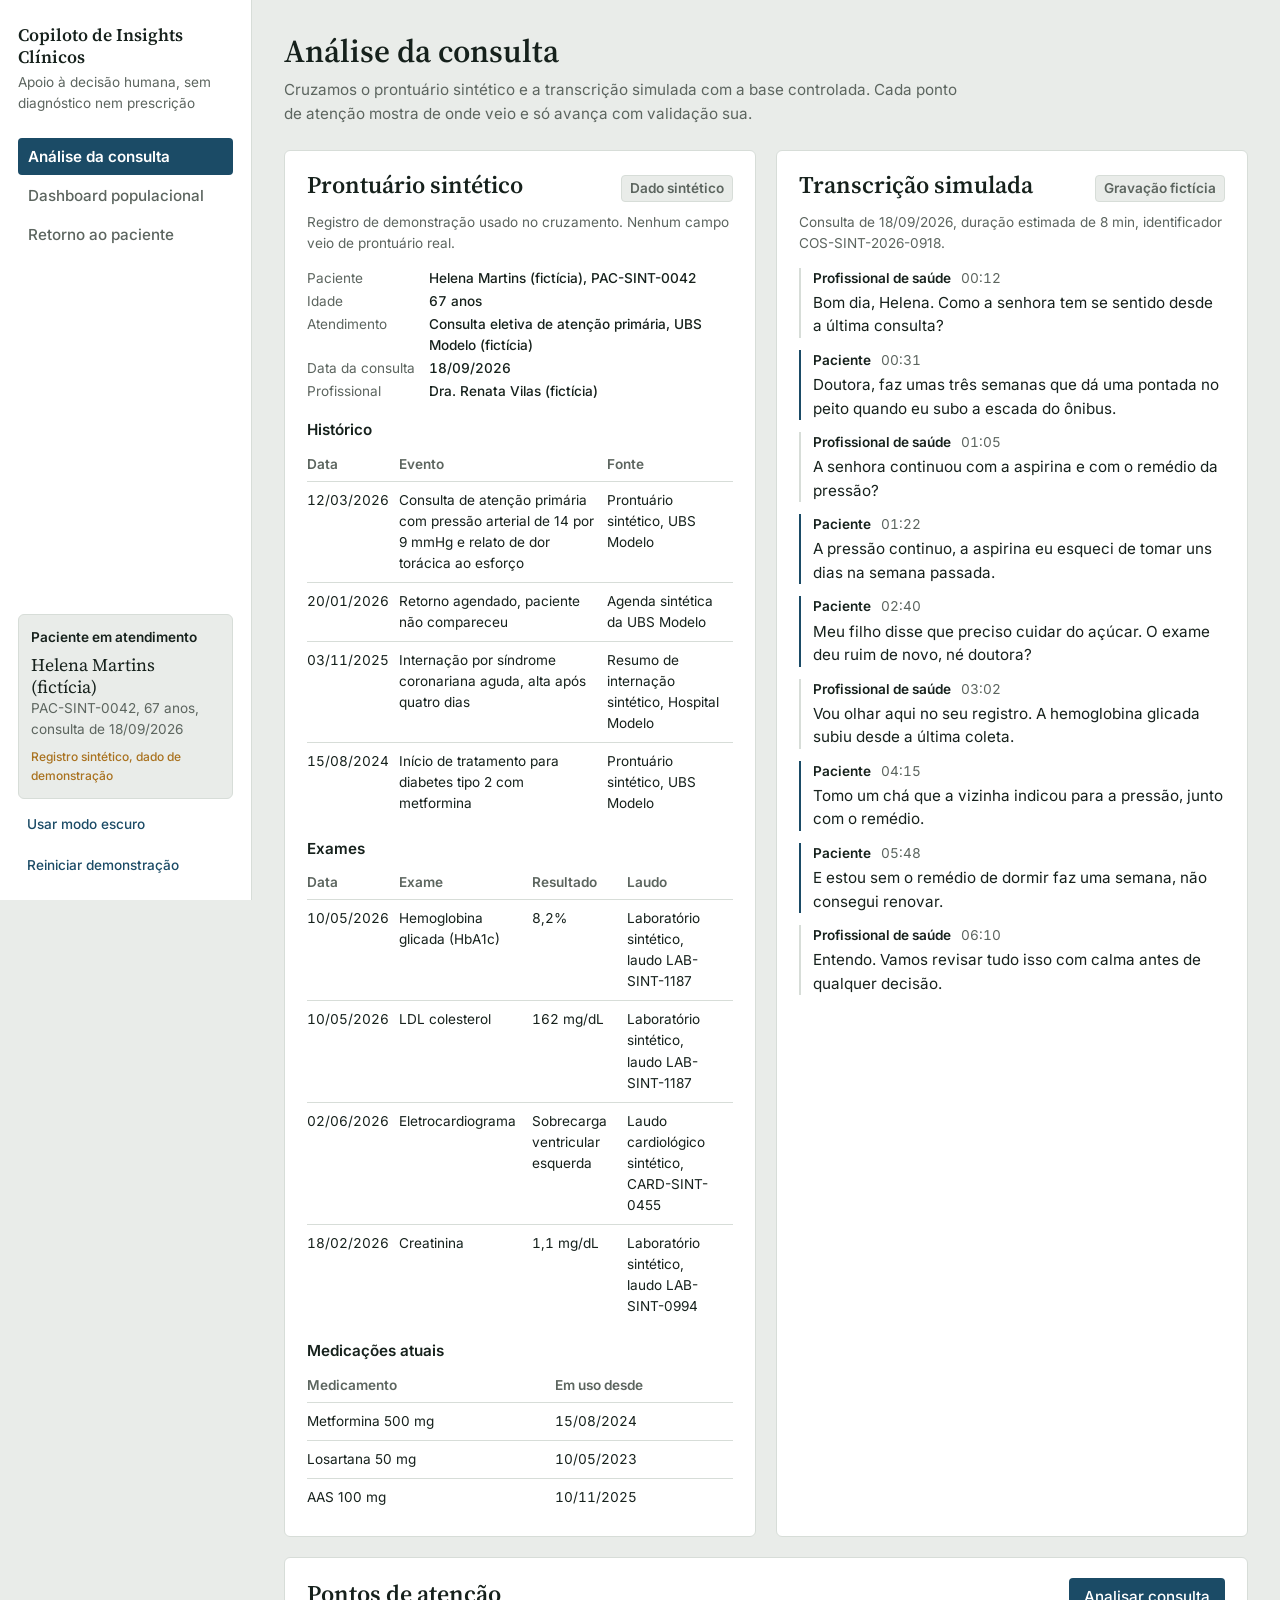
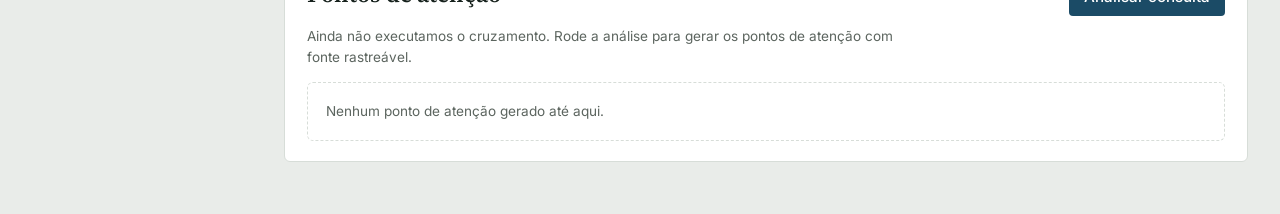
==== index.html @ 3fad05f6 "Copiloto Médico de Insights — app completo com 49 verificações, fontes offline, capturas e roteiro d" ====
<!doctype html>
<html lang="pt-BR" data-tema="claro">
<head>
  <meta charset="utf-8">
  <meta name="viewport" content="width=device-width, initial-scale=1">
  <title>Copiloto Médico de Insights</title>
  <meta name="description" content="Copiloto de apoio à decisão em atenção primária. Dados sintéticos, sem diagnóstico nem prescrição.">
  <link rel="stylesheet" href="styles/fontes.css">
  <link rel="stylesheet" href="styles/tokens.css">
  <link rel="stylesheet" href="styles/app.css">
</head>
<body>
  <div class="app">

    <!-- Barra lateral fixa -->
    <aside class="sidebar">
      <div class="marca">
        <p class="marca__nome">Copiloto de Insights Clínicos</p>
        <p class="marca__sub">Apoio à decisão humana, sem diagnóstico nem prescrição</p>
      </div>

      <nav class="nav" aria-label="Telas do copiloto">
        <button class="nav__item" type="button" data-tela="analise">Análise da consulta</button>
        <button class="nav__item" type="button" data-tela="dashboard">Dashboard populacional</button>
        <button class="nav__item" type="button" data-tela="retorno">Retorno ao paciente</button>
      </nav>

      <div class="sidebar__rodape">
        <div class="contexto" aria-label="Paciente em atendimento">
          <p class="contexto__titulo">Paciente em atendimento</p>
          <p class="contexto__nome" id="ctx-nome">Carregando</p>
          <p class="contexto__meta" id="ctx-meta"></p>
          <p class="contexto__aviso">Registro sintético, dado de demonstração</p>
        </div>
        <button class="btn btn--fantasma tema-btn" type="button" id="btn-tema">Usar modo escuro</button>
        <button class="btn btn--fantasma" type="button" id="btn-reiniciar">Reiniciar demonstração</button>
      </div>
    </aside>

    <!-- Área principal -->
    <main class="principal">

      <!-- Tela 1: Análise da consulta -->
      <section class="tela" id="tela-analise">
        <header class="tela__cabecalho">
          <h1 class="tela__titulo">Análise da consulta</h1>
          <p class="tela__contexto">
            Cruzamos o prontuário sintético e a transcrição simulada com a base controlada.
            Cada ponto de atenção mostra de onde veio e só avança com validação sua.
          </p>
        </header>

        <div class="grade grade--dois">
          <section class="painel" id="painel-prontuario" aria-label="Prontuário sintético"></section>
          <section class="painel" id="painel-transcricao" aria-label="Transcrição simulada"></section>
        </div>

        <section class="painel" id="painel-insights" aria-label="Pontos de atenção">
          <div class="painel__cabecalho">
            <h2 class="painel__titulo">Pontos de atenção</h2>
            <button class="btn btn--primario" type="button" id="btn-analisar">Analisar consulta</button>
          </div>
          <p class="painel__nota" id="analise-estado">
            Ainda não executamos o cruzamento. Rode a análise para gerar os pontos
            de atenção com fonte rastreável.
          </p>

          <div class="barra-status" id="barra-status" hidden></div>
          <div class="filtros" id="filtros" hidden role="group" aria-label="Filtrar pontos de atenção"></div>
          <div class="lista-insights" id="lista-insights">
            <div class="vazio">
              <p class="vazio__texto">Nenhum ponto de atenção gerado até aqui.</p>
            </div>
          </div>
        </section>
      </section>

      <!-- Tela 2: Dashboard populacional -->
      <section class="tela" id="tela-dashboard" hidden>
        <header class="tela__cabecalho">
          <h1 class="tela__titulo">Dashboard populacional</h1>
          <p class="tela__contexto">
            Agrega exames e consultas recebidos na rede sintética de demonstração.
            Serve para leitura de gestão, nunca para decidir conduta de paciente.
          </p>
        </header>

        <div class="aviso-simulado" role="note">
          <p class="aviso-simulado__titulo">Números simulados, uso ilustrativo.</p>
          <p>
            Todos os valores desta tela vêm de registros sintéticos criados para a demonstração.
            Nenhum número representa paciente real e nenhum elemento desta tela aciona ação
            automática: o dashboard informa, a decisão é de quem lê.
          </p>
        </div>

        <div class="kpis" id="kpis"></div>

        <section class="painel" aria-label="Série temporal de exames">
          <div class="painel__cabecalho">
            <h2 class="painel__titulo">Exames recebidos por mês</h2>
            <span class="selo selo--simulado">Série sintética</span>
          </div>
          <p class="painel__nota" id="serie-nota"></p>
          <div class="grafico" id="grafico"></div>
          <p class="painel__nota" id="serie-legenda"></p>
        </section>

        <section class="painel" aria-label="Tabela de leitura para gestão">
          <div class="painel__cabecalho">
            <h2 class="painel__titulo">Leitura para gestão</h2>
            <span class="selo selo--simulado">Valores simulados</span>
          </div>
          <p class="painel__nota">
            A coluna de leitura interpretativa existe porque o valor do dashboard é apoiar
            decisão humana, não só exibir número.
          </p>
          <div class="tabela-rolagem">
            <table class="tabela" id="tabela-gestao"></table>
          </div>
        </section>

        <p class="nota-rodape">
          Dados de demonstração, sem qualquer vínculo com prontuário real. Alteração de escala,
          equipe ou agenda não acontece por esta tela: quem decide é a gestão, com registro.
        </p>
      </section>

      <!-- Tela 3: Retorno ao paciente -->
      <section class="tela" id="tela-retorno" hidden>
        <header class="tela__cabecalho">
          <h1 class="tela__titulo">Retorno ao paciente</h1>
          <p class="tela__contexto">
            Resumo gerado a partir desta consulta, editável por você. Nada segue para a pessoa
            sem a sua validação explícita nesta tela.
          </p>
        </header>

        <ol class="etapas" id="etapas">
          <li class="etapa etapa--ativo" data-etapa="1">
            <span class="etapa__num">1</span>
            <span class="etapa__texto">Rascunho editável</span>
          </li>
          <li class="etapa" data-etapa="2">
            <span class="etapa__num">2</span>
            <span class="etapa__texto">Validação do profissional</span>
          </li>
          <li class="etapa" data-etapa="3">
            <span class="etapa__num">3</span>
            <span class="etapa__texto">Registro de envio assistido</span>
          </li>
        </ol>

        <section class="painel" aria-label="Resumo para a paciente">
          <div class="painel__cabecalho">
            <h2 class="painel__titulo">Resumo gerado a partir da consulta</h2>
            <span class="selo selo--pendente" id="retorno-status">Rascunho, não enviado</span>
          </div>
          <p class="painel__nota">
            Gerado a partir do prontuário, da transcrição e dos pontos de atenção que você aceitou.
            Edite o texto como faria com qualquer nota antes de validar.
          </p>

          <label class="rotulo-campo" for="retorno-texto">Texto do resumo</label>
          <textarea class="campo-texto" id="retorno-texto" rows="26" spellcheck="false"></textarea>

          <div class="erro" id="retorno-erro" hidden role="alert"></div>

          <details class="regras">
            <summary>O que o sistema bloqueia na validação</summary>
            <ul class="regras__lista">
              <li>Nome de medicamento acompanhado de quantidade, como “tomar 500 mg”.</li>
              <li>Palavras de prescrição: dose, dosagem, posologia, prescrição.</li>
              <li>Formas farmacêuticas soltas: comprimido, cápsula, gotas.</li>
              <li>Orientação automática de conduta, como “procure o hospital agora”.</li>
            </ul>
            <p class="regras__nota">
              O copiloto não recomenda medicação nem conduta em nenhuma tela deste produto.
            </p>
          </details>

          <div class="acoes-painel">
            <button class="btn btn--secundario" type="button" id="btn-gerar">Gerar resumo a partir da consulta</button>
          </div>
        </section>

        <section class="painel" aria-label="Validação do profissional">
          <div class="painel__cabecalho">
            <h2 class="painel__titulo">Validação do profissional</h2>
          </div>
          <p class="painel__nota">
            Enviar sem revisão não existe neste produto. O envio real de mensagem está fora do
            escopo desta demonstração: após validar, o registro fica aqui como preparado para o
            canal assistido.
          </p>

          <label class="checkbox">
            <input type="checkbox" id="chk-revisao">
            <span>Revisei o texto. Ele informa a paciente sem recomendar medicação nem conduta automática.</span>
          </label>

          <div class="acoes-painel">
            <button class="btn btn--primario" type="button" id="btn-validar">Validar e enviar</button>
          </div>

          <div class="guardrail">
            <p class="guardrail__titulo">Limite do copiloto</p>
            <p>
              Esta tela monta e registra um resumo. Não existe, em nenhum ponto do produto,
              geração de diagnóstico, prescrição ou orientação automática direcionada à paciente.
            </p>
          </div>

          <h3 class="subtitulo">Histórico de validação</h3>
          <ul class="log" id="retorno-log">
            <li class="log__vazio">Nenhuma validação registrada até aqui.</li>
          </ul>
        </section>

        <p class="nota-rodape">
          Envio real por WhatsApp ou outro canal está fora do escopo desta demonstração,
          documentado como pendência junto à conformidade LGPD.
        </p>
      </section>

    </main>
  </div>

  <!-- Ordem importa: dados, motor de recuperação, motor de insights, telas -->
  <script src="scripts/data/prontuario.js"></script>
  <script src="scripts/data/transcricao.js"></script>
  <script src="scripts/data/base-controlada.js"></script>
  <script src="scripts/data/dashboard.js"></script>
  <script src="scripts/engine/rag.js"></script>
  <script src="scripts/engine/insights.js"></script>
  <script src="scripts/ui/util.js"></script>
  <script src="scripts/ui/analise.js"></script>
  <script src="scripts/ui/dashboard.js"></script>
  <script src="scripts/ui/retorno.js"></script>
  <script src="scripts/app.js"></script>
</body>
</html>
---- styles/fontes.css ----
/* Fontes auto-hospedadas: Inter e Source Serif 4 (subconjunto latin, Google Fonts). */
/* Garante o visual da apresentação sem conexão com a internet. */

@font-face {
  font-family: 'Inter';
  font-style: normal;
  font-weight: 400;
  font-display: swap;
  src: url(fontes/Inter-var.woff2) format('woff2');
  unicode-range: U+0000-00FF, U+0131, U+0152-0153, U+02BB-02BC, U+02C6, U+02DA, U+02DC, U+0304, U+0308, U+0329, U+2000-206F, U+20AC, U+2122, U+2191, U+2193, U+2212, U+2215, U+FEFF, U+FFFD;
}

@font-face {
  font-family: 'Inter';
  font-style: normal;
  font-weight: 500;
  font-display: swap;
  src: url(fontes/Inter-var.woff2) format('woff2');
  unicode-range: U+0000-00FF, U+0131, U+0152-0153, U+02BB-02BC, U+02C6, U+02DA, U+02DC, U+0304, U+0308, U+0329, U+2000-206F, U+20AC, U+2122, U+2191, U+2193, U+2212, U+2215, U+FEFF, U+FFFD;
}

@font-face {
  font-family: 'Inter';
  font-style: normal;
  font-weight: 600;
  font-display: swap;
  src: url(fontes/Inter-var.woff2) format('woff2');
  unicode-range: U+0000-00FF, U+0131, U+0152-0153, U+02BB-02BC, U+02C6, U+02DA, U+02DC, U+0304, U+0308, U+0329, U+2000-206F, U+20AC, U+2122, U+2191, U+2193, U+2212, U+2215, U+FEFF, U+FFFD;
}

@font-face {
  font-family: 'Source Serif 4';
  font-style: normal;
  font-weight: 400;
  font-display: swap;
  src: url(fontes/SourceSerif4-var.woff2) format('woff2');
  unicode-range: U+0000-00FF, U+0131, U+0152-0153, U+02BB-02BC, U+02C6, U+02DA, U+02DC, U+0304, U+0308, U+0329, U+2000-206F, U+20AC, U+2122, U+2191, U+2193, U+2212, U+2215, U+FEFF, U+FFFD;
}

@font-face {
  font-family: 'Source Serif 4';
  font-style: normal;
  font-weight: 600;
  font-display: swap;
  src: url(fontes/SourceSerif4-var.woff2) format('woff2');
  unicode-range: U+0000-00FF, U+0131, U+0152-0153, U+02BB-02BC, U+02C6, U+02DA, U+02DC, U+0304, U+0308, U+0329, U+2000-206F, U+20AC, U+2122, U+2191, U+2193, U+2212, U+2215, U+FEFF, U+FFFD;
}

@font-face {
  font-family: 'Source Serif 4';
  font-style: normal;
  font-weight: 700;
  font-display: swap;
  src: url(fontes/SourceSerif4-var.woff2) format('woff2');
  unicode-range: U+0000-00FF, U+0131, U+0152-0153, U+02BB-02BC, U+02C6, U+02DA, U+02DC, U+0304, U+0308, U+0329, U+2000-206F, U+20AC, U+2122, U+2191, U+2193, U+2212, U+2215, U+FEFF, U+FFFD;
}
---- styles/tokens.css ----
/* ============================================================
   Copiloto Médico de Insights — tokens de design
   Superfície fria, tinta quase-preta verde-azulada, um acento
   de confiança e cores de sinalização clínica com significado fixo.
   ============================================================ */

:root {
  /* Paleta base */
  --bg: #E9ECE9;
  --ink: #16211C;
  --muted: #5C655F;
  --primary: #1B4B66;
  --primary-ink: #FFFFFF;
  --line: #D7DDD8;
  --panel: #FFFFFF;

  /* Sinalização clínica — significado fixo em todo o produto */
  --amber: #A9721F;
  --amber-bg: #FBF1E0;
  --red: #9C3E37;
  --red-bg: #F7E9E7;
  --green: #2F6B4F;
  --green-bg: #E7F0EA;

  /* Forma: cantos quase retos, como formulário impresso */
  --raio-painel: 6px;
  --raio-controle: 4px;

  /* Escala tipográfica: 6 tamanhos, sem intermediários */
  --t-1: 0.75rem;
  --t-2: 0.85rem;
  --t-3: 0.95rem;
  --t-4: 1.1rem;
  --t-5: 1.5rem;
  --t-6: 2rem;

  --fonte-titulo: "Source Serif 4", Georgia, "Times New Roman", serif;
  --fonte-ui: "Inter", "Segoe UI", system-ui, -apple-system, sans-serif;

  /* Blocos de leitura ficam abaixo de 80 caracteres por linha */
  --largura-leitura: 68ch;

  --sidebar-largura: 252px;
  --area-largura: 980px;
}

/* Modo escuro: inverte a luminância, mantém a função semântica
   de cada token (âmbar continua atenção, vermelho continua
   bloqueado, verde continua confirmado). */
[data-tema="escuro"] {
  --bg: #131715;
  --ink: #E6EAE6;
  --muted: #A2ABA4;
  --primary: #7FB4D4;
  --primary-ink: #10222D;
  --line: #2E352F;
  --panel: #1B211D;

  --amber: #E3AC57;
  --amber-bg: #332916;
  --red: #E3938B;
  --red-bg: #33211F;
  --green: #86C6A1;
  --green-bg: #1D2C24;
}
---- styles/app.css ----
/* ============================================================
   Copiloto Médico de Insights — layout e componentes
   Hierarquia de laudo organizado: dados alinhados, cor como
   sinalização clínica, bordas finas, sem sombra genérica.
   ============================================================ */

*,
*::before,
*::after {
  box-sizing: border-box;
}

/* O atributo hidden precisa vencer os displays dos componentes. */
[hidden] {
  display: none !important;
}

html,
body {
  margin: 0;
  padding: 0;
}

body {
  background: var(--bg);
  color: var(--ink);
  font-family: var(--fonte-ui);
  font-size: var(--t-3);
  line-height: 1.55;
  -webkit-font-smoothing: antialiased;
  text-rendering: optimizeLegibility;
}

h1,
h2,
h3 {
  font-family: var(--fonte-titulo);
  font-weight: 600;
  line-height: 1.2;
  margin: 0;
}

p {
  margin: 0;
}

button {
  font-family: inherit;
  font-size: inherit;
  cursor: pointer;
}

:focus-visible {
  outline: 2px solid var(--primary);
  outline-offset: 2px;
}

/* ---------------------------- Estrutura ---------------------------- */

.app {
  min-height: 100vh;
}

.sidebar {
  position: fixed;
  top: 0;
  left: 0;
  bottom: 0;
  width: var(--sidebar-largura);
  background: var(--panel);
  border-right: 1px solid var(--line);
  display: flex;
  flex-direction: column;
  padding: 24px 18px 18px;
  gap: 24px;
  overflow-y: auto;
}

.marca__nome {
  font-family: var(--fonte-titulo);
  font-size: var(--t-4);
  font-weight: 600;
  line-height: 1.25;
}

.marca__sub {
  font-size: var(--t-2);
  color: var(--muted);
  margin-top: 4px;
}

.nav {
  display: flex;
  flex-direction: column;
  gap: 2px;
}

.nav__item {
  text-align: left;
  background: transparent;
  border: 0;
  border-radius: var(--raio-controle);
  padding: 9px 10px;
  color: var(--muted);
  font-size: var(--t-3);
  font-weight: 500;
}

.nav__item:hover {
  background: var(--bg);
  color: var(--ink);
}

.nav__item[aria-current="true"] {
  background: var(--primary);
  color: var(--primary-ink);
  font-weight: 600;
}

.sidebar__rodape {
  margin-top: auto;
  display: flex;
  flex-direction: column;
  gap: 10px;
}

.contexto {
  border: 1px solid var(--line);
  border-radius: var(--raio-painel);
  padding: 12px;
  background: var(--bg);
}

.contexto__titulo {
  font-size: var(--t-2);
  font-weight: 600;
}

.contexto__nome {
  font-family: var(--fonte-titulo);
  font-size: var(--t-4);
  margin-top: 6px;
  line-height: 1.25;
}

.contexto__meta {
  font-size: var(--t-2);
  color: var(--muted);
}

.contexto__aviso {
  font-size: var(--t-1);
  color: var(--amber);
  margin-top: 8px;
  font-weight: 500;
}

.principal {
  margin-left: var(--sidebar-largura);
  padding: 32px;
  max-width: calc(var(--area-largura) + 64px);
}

.tela[hidden] {
  display: none;
}

.tela__cabecalho {
  margin-bottom: 24px;
}

.tela__titulo {
  font-size: var(--t-6);
}

.tela__contexto {
  color: var(--muted);
  max-width: var(--largura-leitura);
  margin-top: 8px;
}

/* ---------------------------- Painéis ---------------------------- */

.grade {
  display: grid;
  gap: 20px;
  margin-bottom: 20px;
}

.grade--dois {
  grid-template-columns: repeat(2, minmax(0, 1fr));
}

.painel {
  background: var(--panel);
  border: 1px solid var(--line);
  border-radius: var(--raio-painel);
  padding: 20px 22px;
  margin-bottom: 20px;
}

.grade .painel {
  margin-bottom: 0;
}

.painel__cabecalho {
  display: flex;
  align-items: baseline;
  justify-content: space-between;
  gap: 16px;
  flex-wrap: wrap;
  margin-bottom: 10px;
}

.painel__titulo {
  font-size: var(--t-5);
}

.painel__nota {
  font-size: var(--t-2);
  color: var(--muted);
  max-width: var(--largura-leitura);
  margin-bottom: 14px;
}

.subtitulo {
  font-size: var(--t-4);
  margin-top: 22px;
  margin-bottom: 8px;
}

.nota-rodape {
  font-size: var(--t-2);
  color: var(--muted);
  max-width: var(--largura-leitura);
  margin-top: 4px;
}

.vazio {
  border: 1px dashed var(--line);
  border-radius: var(--raio-painel);
  padding: 18px;
}

.vazio__texto {
  color: var(--muted);
  font-size: var(--t-2);
}

/* ---------------------------- Botões ---------------------------- */

.btn {
  border-radius: var(--raio-controle);
  padding: 8px 14px;
  font-size: var(--t-3);
  font-weight: 500;
  border: 1px solid transparent;
  line-height: 1.3;
}

.btn--primario {
  background: var(--primary);
  color: var(--primary-ink);
}

.btn--primario:hover {
  filter: brightness(1.12);
}

.btn--secundario {
  background: var(--panel);
  color: var(--ink);
  border-color: var(--line);
}

.btn--secundario:hover {
  border-color: var(--muted);
}

.btn--fantasma {
  background: transparent;
  color: var(--primary);
  border-color: transparent;
  padding: 6px 8px;
  text-align: left;
  font-size: var(--t-2);
}

.btn--fantasma:hover {
  text-decoration: underline;
}

.btn[disabled] {
  opacity: 0.55;
  cursor: not-allowed;
}

.acoes-painel {
  display: flex;
  gap: 10px;
  flex-wrap: wrap;
  margin-top: 14px;
}

/* ---------------------------- Selos ---------------------------- */

.selo {
  display: inline-block;
  font-size: var(--t-2);
  font-weight: 600;
  padding: 2px 8px;
  border-radius: var(--raio-controle);
  border: 1px solid var(--line);
  color: var(--muted);
  background: var(--bg);
  white-space: nowrap;
}

.selo--pendente {
  color: var(--amber);
  background: var(--amber-bg);
  border-color: var(--amber);
}

.selo--bloqueado {
  color: var(--red);
  background: var(--red-bg);
  border-color: var(--red);
}

.selo--aceito {
  color: var(--green);
  background: var(--green-bg);
  border-color: var(--green);
}

.selo--ignorado {
  color: var(--muted);
  background: var(--bg);
  border-color: var(--line);
}

.selo--simulado {
  color: var(--amber);
  background: var(--amber-bg);
  border-color: var(--amber);
}

/* ---------------------------- Prontuário e transcrição ---------------------------- */

.ficha {
  display: grid;
  grid-template-columns: auto 1fr;
  gap: 2px 14px;
  font-size: var(--t-2);
  margin-bottom: 16px;
}

.ficha dt {
  color: var(--muted);
}

.ficha dd {
  margin: 0;
  font-weight: 500;
}

.secao-dados {
  margin-top: 14px;
}

.secao-dados__titulo {
  font-family: var(--fonte-ui);
  font-size: var(--t-3);
  font-weight: 600;
  margin-bottom: 6px;
}

.tabela {
  width: 100%;
  border-collapse: collapse;
  font-size: var(--t-2);
  text-align: left;
}

.tabela th {
  font-weight: 600;
  color: var(--muted);
  font-size: var(--t-2);
  border-bottom: 1px solid var(--line);
  padding: 6px 10px 6px 0;
  vertical-align: bottom;
}

.tabela td {
  border-bottom: 1px solid var(--line);
  padding: 8px 10px 8px 0;
  vertical-align: top;
}

.tabela tr:last-child td {
  border-bottom: 0;
}

.num {
  font-variant-numeric: tabular-nums;
}

.tabela-rolagem {
  overflow-x: auto;
}

/* tabelas do prontuário rolam horizontalmente em telas estreitas
   em vez de empurrar a largura da página */
.secao-dados {
  overflow-x: auto;
}

.transcricao {
  display: flex;
  flex-direction: column;
  gap: 12px;
}

.trecho {
  border-left: 2px solid var(--line);
  padding-left: 12px;
}

.trecho--paciente {
  border-left-color: var(--primary);
}

.trecho__cabecalho {
  display: flex;
  gap: 10px;
  align-items: baseline;
  font-size: var(--t-2);
  color: var(--muted);
}

.trecho__falante {
  font-weight: 600;
  color: var(--ink);
}

.trecho__hora {
  font-variant-numeric: tabular-nums;
}

.trecho__texto {
  margin-top: 2px;
  max-width: var(--largura-leitura);
}

/* ---------------------------- Barra de status e filtros ---------------------------- */

.barra-status {
  display: flex;
  flex-wrap: wrap;
  gap: 8px 18px;
  border: 1px solid var(--line);
  background: var(--bg);
  border-radius: var(--raio-painel);
  padding: 10px 14px;
  font-size: var(--t-2);
  margin-bottom: 14px;
}

.barra-status__item {
  display: flex;
  gap: 6px;
  align-items: center;
}

.barra-status__valor {
  font-weight: 600;
  font-variant-numeric: tabular-nums;
}

.filtros {
  display: flex;
  gap: 6px;
  flex-wrap: wrap;
  margin-bottom: 14px;
}

.filtro {
  background: var(--panel);
  border: 1px solid var(--line);
  border-radius: var(--raio-controle);
  padding: 5px 11px;
  font-size: var(--t-2);
  color: var(--muted);
}

.filtro[aria-pressed="true"] {
  border-color: var(--primary);
  color: var(--primary);
  font-weight: 600;
}

.lista-insights {
  display: flex;
  flex-direction: column;
  gap: 14px;
}

/* ---------------------------- Cartões de insight ---------------------------- */

.insight {
  border: 1px solid var(--line);
  border-radius: var(--raio-painel);
  background: var(--panel);
  padding: 16px 18px;
}

.insight--bloqueado {
  border: 2px solid var(--red);
  background: linear-gradient(0deg, var(--red-bg), var(--red-bg)) no-repeat;
  background-color: var(--panel);
}

.insight--aceito {
  border-left: 4px solid var(--green);
}

.insight--ignorado {
  opacity: 0.75;
}

.insight__topo {
  display: flex;
  justify-content: space-between;
  gap: 14px;
  align-items: flex-start;
  flex-wrap: wrap;
}

.insight__titulo {
  font-size: var(--t-4);
  max-width: 54ch;
}

.insight__corpo {
  margin-top: 8px;
  max-width: var(--largura-leitura);
  font-size: var(--t-3);
}

.insight__citacao {
  margin-top: 6px;
  font-size: var(--t-2);
}

.insight__fonte {
  margin-top: 12px;
  border-top: 1px solid var(--line);
  padding-top: 10px;
  font-size: var(--t-2);
  max-width: var(--largura-leitura);
}

.fonte__rotulo {
  font-weight: 600;
}

.fonte__detalhe {
  color: var(--muted);
}

.citacao {
  border-left: 2px solid var(--line);
  padding-left: 10px;
  margin: 8px 0 0;
  color: var(--muted);
  font-size: var(--t-2);
}

.insight__acoes {
  display: flex;
  gap: 10px;
  flex-wrap: wrap;
  align-items: center;
  margin-top: 14px;
}

.insight__registro {
  font-size: var(--t-2);
  color: var(--muted);
}

.insight__registro--ok {
  color: var(--green);
  font-weight: 500;
}

.bloqueio {
  margin-top: 12px;
  background: var(--red-bg);
  border: 1px solid var(--red);
  border-radius: var(--raio-controle);
  padding: 12px 14px;
  font-size: var(--t-2);
  max-width: var(--largura-leitura);
}

.bloqueio p + p {
  margin-top: 8px;
}

.bloqueio__rotulo {
  font-weight: 600;
  color: var(--red);
}

.encaminhamento-ok {
  margin-top: 12px;
  background: var(--green-bg);
  border: 1px solid var(--green);
  border-radius: var(--raio-controle);
  padding: 10px 14px;
  font-size: var(--t-2);
}

/* ---------------------------- Dashboard ---------------------------- */

.aviso-simulado {
  background: var(--amber-bg);
  border: 1px solid var(--amber);
  border-radius: var(--raio-painel);
  padding: 14px 16px;
  margin-bottom: 20px;
  font-size: var(--t-3);
  max-width: var(--area-largura);
}

.aviso-simulado__titulo {
  font-weight: 600;
  color: var(--amber);
  margin-bottom: 4px;
}

.aviso-simulado p + p {
  color: var(--ink);
  max-width: var(--largura-leitura);
}

.kpis {
  display: grid;
  grid-template-columns: repeat(4, minmax(0, 1fr));
  gap: 14px;
  margin-bottom: 20px;
}

.kpi {
  background: var(--panel);
  border: 1px solid var(--line);
  border-radius: var(--raio-painel);
  padding: 14px 16px;
  display: flex;
  flex-direction: column;
  gap: 6px;
}

.kpi__linha {
  display: flex;
  align-items: center;
  gap: 8px;
  flex-wrap: wrap;
}

.kpi__valor {
  font-size: var(--t-6);
  font-weight: 600;
  font-variant-numeric: tabular-nums;
  line-height: 1.05;
}

.kpi__rotulo {
  font-size: var(--t-2);
  font-weight: 500;
}

.kpi__base {
  font-size: var(--t-1);
  color: var(--muted);
  font-variant-numeric: tabular-nums;
  margin-top: auto;
}

.grafico svg {
  width: 100%;
  height: auto;
  display: block;
}

.grafico text {
  font-family: var(--fonte-ui);
  fill: var(--muted);
  font-size: 12px;
}

.grafico .grade-linha {
  stroke: var(--line);
  stroke-width: 1;
}

.grafico .eixo {
  stroke: var(--muted);
  stroke-width: 1;
}

.grafico .serie {
  fill: none;
  stroke: var(--primary);
  stroke-width: 2;
}

.grafico .serie-ponto {
  fill: var(--panel);
  stroke: var(--primary);
  stroke-width: 2;
}

.grafico .serie-valor {
  font-variant-numeric: tabular-nums;
  font-size: 11px;
}

.tabela .leitura {
  max-width: 40ch;
}

/* ---------------------------- Retorno ao paciente ---------------------------- */

.etapas {
  list-style: none;
  display: flex;
  gap: 10px;
  flex-wrap: wrap;
  padding: 0;
  margin: 0 0 20px;
}

.etapa {
  display: flex;
  align-items: center;
  gap: 8px;
  border: 1px solid var(--line);
  background: var(--panel);
  border-radius: var(--raio-painel);
  padding: 8px 14px;
  font-size: var(--t-2);
  color: var(--muted);
}

.etapa__num {
  display: inline-flex;
  align-items: center;
  justify-content: center;
  width: 20px;
  height: 20px;
  border-radius: 50%;
  border: 1px solid var(--line);
  font-size: var(--t-1);
  font-variant-numeric: tabular-nums;
}

.etapa--ativo {
  border-color: var(--primary);
  color: var(--ink);
  font-weight: 500;
}

.etapa--ativo .etapa__num {
  background: var(--primary);
  color: var(--primary-ink);
  border-color: var(--primary);
}

.etapa--concluido {
  border-color: var(--green);
  color: var(--green);
}

.etapa--concluido .etapa__num {
  background: var(--green);
  color: var(--panel);
  border-color: var(--green);
}

.rotulo-campo {
  display: block;
  font-size: var(--t-2);
  font-weight: 600;
  margin-bottom: 6px;
}

.campo-texto {
  width: 100%;
  font-family: var(--fonte-ui);
  font-size: var(--t-3);
  line-height: 1.6;
  color: var(--ink);
  background: var(--panel);
  border: 1px solid var(--line);
  border-radius: var(--raio-controle);
  padding: 12px 14px;
  resize: vertical;
  max-width: var(--area-largura);
}

.campo-texto:focus {
  outline: 2px solid var(--primary);
  outline-offset: 1px;
}

.erro {
  margin-top: 12px;
  background: var(--red-bg);
  border: 1px solid var(--red);
  border-radius: var(--raio-controle);
  color: var(--red);
  padding: 10px 14px;
  font-size: var(--t-2);
  max-width: var(--largura-leitura);
}

.regras {
  margin-top: 14px;
  font-size: var(--t-2);
  max-width: var(--largura-leitura);
  border: 1px solid var(--line);
  border-radius: var(--raio-controle);
  padding: 10px 14px;
  background: var(--bg);
}

.regras summary {
  cursor: pointer;
  font-weight: 600;
  color: var(--primary);
}

.regras__lista {
  margin: 10px 0 0;
  padding-left: 18px;
  color: var(--muted);
}

.regras__lista li + li {
  margin-top: 4px;
}

.regras__nota {
  margin-top: 10px;
  color: var(--ink);
}

.checkbox {
  display: flex;
  gap: 10px;
  align-items: flex-start;
  font-size: var(--t-3);
  max-width: var(--largura-leitura);
  margin-top: 6px;
}

.checkbox input {
  margin-top: 4px;
  accent-color: var(--primary);
  width: 16px;
  height: 16px;
}

.guardrail {
  margin-top: 18px;
  border: 1px solid var(--line);
  border-left: 3px solid var(--primary);
  border-radius: var(--raio-controle);
  padding: 12px 14px;
  font-size: var(--t-2);
  max-width: var(--largura-leitura);
}

.guardrail__titulo {
  font-weight: 600;
  margin-bottom: 4px;
}

.guardrail p + p {
  color: var(--muted);
}

.log {
  list-style: none;
  padding: 0;
  margin: 0;
  font-size: var(--t-2);
}

.log li {
  border-bottom: 1px solid var(--line);
  padding: 8px 0;
}

.log li:last-child {
  border-bottom: 0;
}

.log__vazio {
  color: var(--muted);
}

.log__hora {
  color: var(--muted);
  font-variant-numeric: tabular-nums;
  margin-right: 8px;
}

/* ---------------------------- Responsivo ---------------------------- */

@media (max-width: 1100px) {
  .kpis {
    grid-template-columns: repeat(2, minmax(0, 1fr));
  }

  .grade--dois {
    grid-template-columns: minmax(0, 1fr);
  }
}

@media (max-width: 860px) {
  .sidebar {
    position: static;
    width: auto;
    border-right: 0;
    border-bottom: 1px solid var(--line);
  }

  .nav {
    flex-direction: row;
    flex-wrap: wrap;
  }

  .principal {
    margin-left: 0;
    padding: 20px;
  }

  .kpis {
    grid-template-columns: minmax(0, 1fr);
  }

  .etapas {
    flex-direction: column;
  }
}
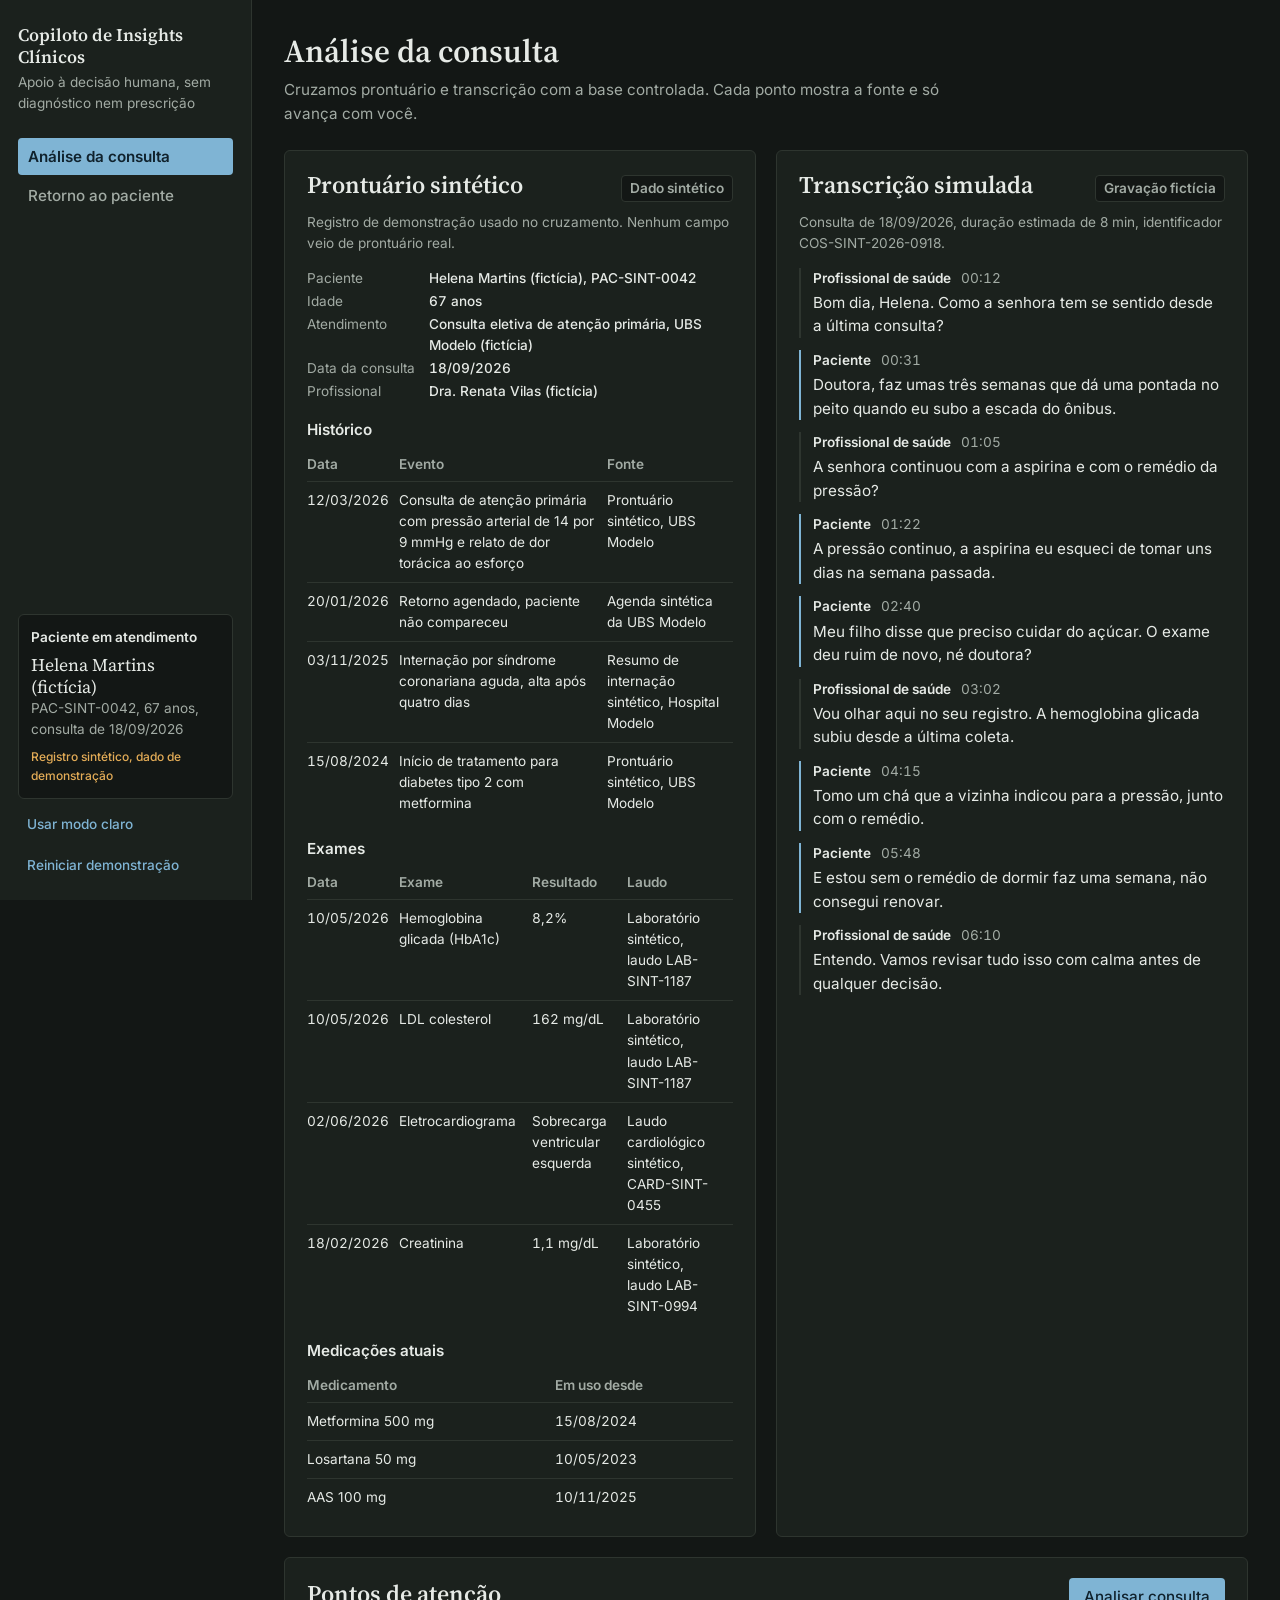
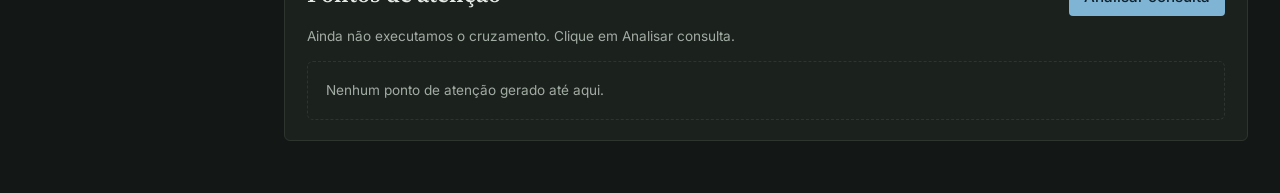
==== commit dcf86ea3: "Etapa 1: dashboard vira aplicacao de gestao; app medico enxuto e padrao escuro" ====
--- a/index.html
+++ b/index.html
@@ -1,5 +1,5 @@
 <!doctype html>
-<html lang="pt-BR" data-tema="claro">
+<html lang="pt-BR" data-tema="escuro">
 <head>
   <meta charset="utf-8">
   <meta name="viewport" content="width=device-width, initial-scale=1">
@@ -21,7 +21,6 @@
 
       <nav class="nav" aria-label="Telas do copiloto">
         <button class="nav__item" type="button" data-tela="analise">Análise da consulta</button>
-        <button class="nav__item" type="button" data-tela="dashboard">Dashboard populacional</button>
         <button class="nav__item" type="button" data-tela="retorno">Retorno ao paciente</button>
       </nav>
 
@@ -45,8 +44,7 @@
         <header class="tela__cabecalho">
           <h1 class="tela__titulo">Análise da consulta</h1>
           <p class="tela__contexto">
-            Cruzamos o prontuário sintético e a transcrição simulada com a base controlada.
-            Cada ponto de atenção mostra de onde veio e só avança com validação sua.
+            Cruzamos prontuário e transcrição com a base controlada. Cada ponto mostra a fonte e só avança com você.
           </p>
         </header>
 
@@ -61,8 +59,7 @@
             <button class="btn btn--primario" type="button" id="btn-analisar">Analisar consulta</button>
           </div>
           <p class="painel__nota" id="analise-estado">
-            Ainda não executamos o cruzamento. Rode a análise para gerar os pontos
-            de atenção com fonte rastreável.
+            Ainda não executamos o cruzamento. Clique em Analisar consulta.
           </p>
 
           <div class="barra-status" id="barra-status" hidden></div>
@@ -75,64 +72,12 @@
         </section>
       </section>
 
-      <!-- Tela 2: Dashboard populacional -->
-      <section class="tela" id="tela-dashboard" hidden>
-        <header class="tela__cabecalho">
-          <h1 class="tela__titulo">Dashboard populacional</h1>
-          <p class="tela__contexto">
-            Agrega exames e consultas recebidos na rede sintética de demonstração.
-            Serve para leitura de gestão, nunca para decidir conduta de paciente.
-          </p>
-        </header>
-
-        <div class="aviso-simulado" role="note">
-          <p class="aviso-simulado__titulo">Números simulados, uso ilustrativo.</p>
-          <p>
-            Todos os valores desta tela vêm de registros sintéticos criados para a demonstração.
-            Nenhum número representa paciente real e nenhum elemento desta tela aciona ação
-            automática: o dashboard informa, a decisão é de quem lê.
-          </p>
-        </div>
-
-        <div class="kpis" id="kpis"></div>
-
-        <section class="painel" aria-label="Série temporal de exames">
-          <div class="painel__cabecalho">
-            <h2 class="painel__titulo">Exames recebidos por mês</h2>
-            <span class="selo selo--simulado">Série sintética</span>
-          </div>
-          <p class="painel__nota" id="serie-nota"></p>
-          <div class="grafico" id="grafico"></div>
-          <p class="painel__nota" id="serie-legenda"></p>
-        </section>
-
-        <section class="painel" aria-label="Tabela de leitura para gestão">
-          <div class="painel__cabecalho">
-            <h2 class="painel__titulo">Leitura para gestão</h2>
-            <span class="selo selo--simulado">Valores simulados</span>
-          </div>
-          <p class="painel__nota">
-            A coluna de leitura interpretativa existe porque o valor do dashboard é apoiar
-            decisão humana, não só exibir número.
-          </p>
-          <div class="tabela-rolagem">
-            <table class="tabela" id="tabela-gestao"></table>
-          </div>
-        </section>
-
-        <p class="nota-rodape">
-          Dados de demonstração, sem qualquer vínculo com prontuário real. Alteração de escala,
-          equipe ou agenda não acontece por esta tela: quem decide é a gestão, com registro.
-        </p>
-      </section>
-
-      <!-- Tela 3: Retorno ao paciente -->
+      <!-- Tela 2: Retorno ao paciente -->
       <section class="tela" id="tela-retorno" hidden>
         <header class="tela__cabecalho">
           <h1 class="tela__titulo">Retorno ao paciente</h1>
           <p class="tela__contexto">
-            Resumo gerado a partir desta consulta, editável por você. Nada segue para a pessoa
-            sem a sua validação explícita nesta tela.
+            Resumo desta consulta, editável por você. Nada segue sem a sua validação explícita.
           </p>
         </header>
 
@@ -157,8 +102,7 @@
             <span class="selo selo--pendente" id="retorno-status">Rascunho, não enviado</span>
           </div>
           <p class="painel__nota">
-            Gerado a partir do prontuário, da transcrição e dos pontos de atenção que você aceitou.
-            Edite o texto como faria com qualquer nota antes de validar.
+            Gerado do prontuário, da transcrição e dos pontos que você aceitou. Edite como faria com qualquer nota.
           </p>
 
           <label class="rotulo-campo" for="retorno-texto">Texto do resumo</label>
@@ -189,9 +133,7 @@
             <h2 class="painel__titulo">Validação do profissional</h2>
           </div>
           <p class="painel__nota">
-            Enviar sem revisão não existe neste produto. O envio real de mensagem está fora do
-            escopo desta demonstração: após validar, o registro fica aqui como preparado para o
-            canal assistido.
+            Enviar sem revisão não existe aqui. Após validar, o registro fica preparado para o canal assistido, sem nada enviado automaticamente.
           </p>
 
           <label class="checkbox">
@@ -206,8 +148,7 @@
           <div class="guardrail">
             <p class="guardrail__titulo">Limite do copiloto</p>
             <p>
-              Esta tela monta e registra um resumo. Não existe, em nenhum ponto do produto,
-              geração de diagnóstico, prescrição ou orientação automática direcionada à paciente.
+              Esta tela monta e registra um resumo. Nunca gera diagnóstico, prescrição nem orientação automática à paciente.
             </p>
           </div>
 
@@ -230,12 +171,10 @@
   <script src="scripts/data/prontuario.js"></script>
   <script src="scripts/data/transcricao.js"></script>
   <script src="scripts/data/base-controlada.js"></script>
-  <script src="scripts/data/dashboard.js"></script>
   <script src="scripts/engine/rag.js"></script>
   <script src="scripts/engine/insights.js"></script>
   <script src="scripts/ui/util.js"></script>
   <script src="scripts/ui/analise.js"></script>
-  <script src="scripts/ui/dashboard.js"></script>
   <script src="scripts/ui/retorno.js"></script>
   <script src="scripts/app.js"></script>
 </body>
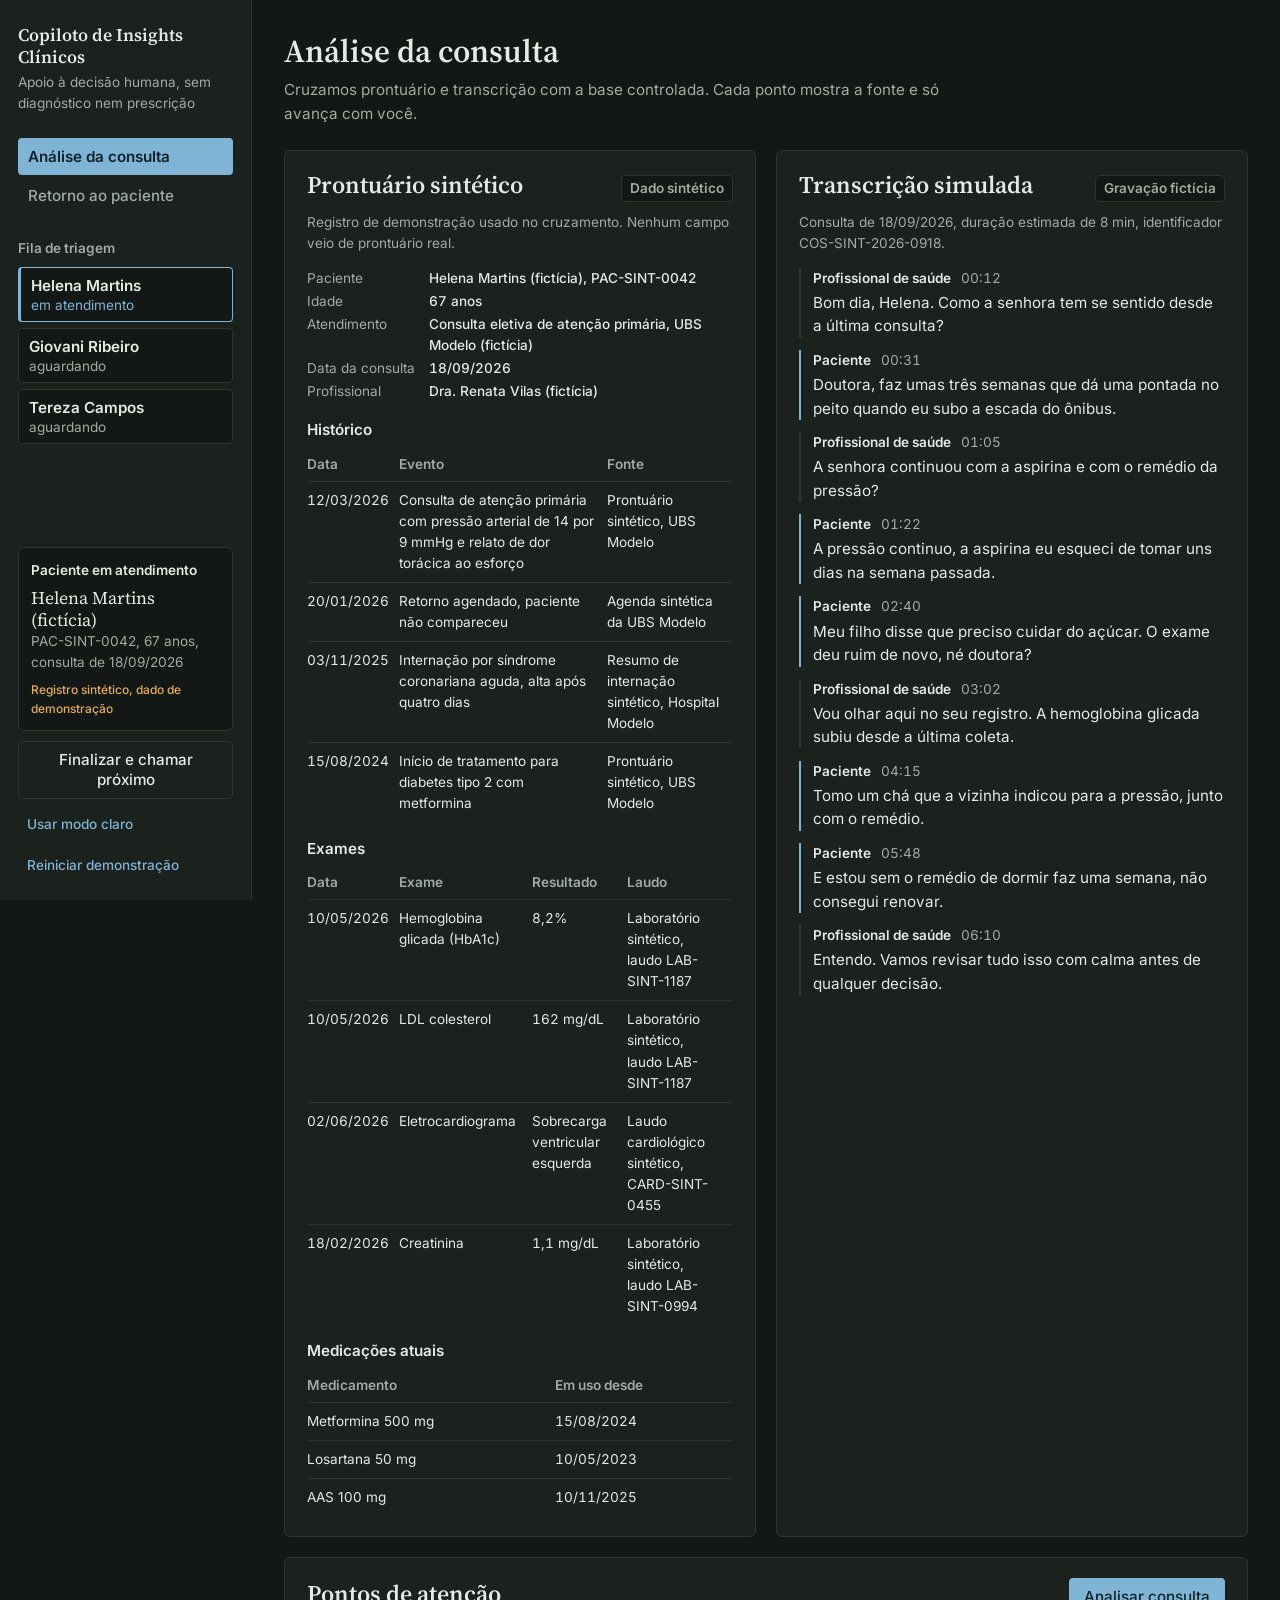
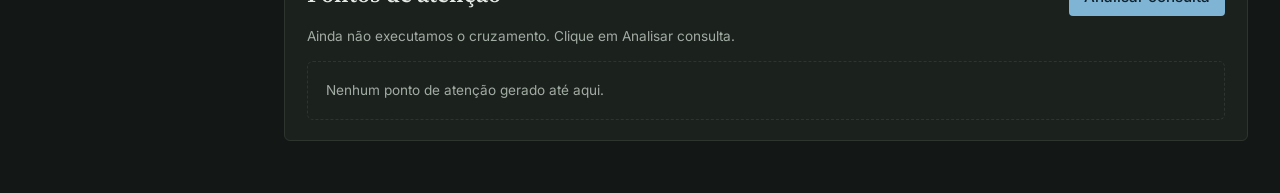
==== commit 39231394: "Etapa 2: fila de 3 pacientes com finalizar, troca e persistencia (suite 54)" ====
--- a/index.html
+++ b/index.html
@@ -24,6 +24,11 @@
         <button class="nav__item" type="button" data-tela="retorno">Retorno ao paciente</button>
       </nav>
 
+      <section class="fila" aria-label="Fila de triagem">
+        <p class="fila__titulo">Fila de triagem</p>
+        <ul class="fila__lista" id="fila-lista"></ul>
+      </section>
+
       <div class="sidebar__rodape">
         <div class="contexto" aria-label="Paciente em atendimento">
           <p class="contexto__titulo">Paciente em atendimento</p>
@@ -31,6 +36,7 @@
           <p class="contexto__meta" id="ctx-meta"></p>
           <p class="contexto__aviso">Registro sintético, dado de demonstração</p>
         </div>
+        <button class="btn btn--secundario" type="button" id="btn-finalizar">Finalizar e chamar próximo</button>
         <button class="btn btn--fantasma tema-btn" type="button" id="btn-tema">Usar modo escuro</button>
         <button class="btn btn--fantasma" type="button" id="btn-reiniciar">Reiniciar demonstração</button>
       </div>
@@ -167,7 +173,7 @@
     </main>
   </div>
 
-  <!-- Ordem importa: dados, motor de recuperação, motor de insights, telas -->
+  <!-- Ordem importa: fila, motor de recuperação, motor de insights, telas -->
   <script src="scripts/data/prontuario.js"></script>
   <script src="scripts/data/transcricao.js"></script>
   <script src="scripts/data/base-controlada.js"></script>
@@ -178,4 +184,4 @@
   <script src="scripts/ui/retorno.js"></script>
   <script src="scripts/app.js"></script>
 </body>
-</html>
+</html>
--- a/styles/app.css
+++ b/styles/app.css
@@ -117,6 +117,73 @@
   font-weight: 600;
 }
 
+.fila {
+  display: flex;
+  flex-direction: column;
+  gap: 8px;
+}
+
+.fila__titulo {
+  font-size: var(--t-2);
+  font-weight: 600;
+  color: var(--muted);
+}
+
+.fila__lista {
+  list-style: none;
+  margin: 0;
+  padding: 0;
+  display: flex;
+  flex-direction: column;
+  gap: 6px;
+}
+
+.fila__item {
+  width: 100%;
+  display: flex;
+  flex-direction: column;
+  align-items: flex-start;
+  gap: 2px;
+  text-align: left;
+  background: var(--bg);
+  border: 1px solid var(--line);
+  border-radius: var(--raio-controle);
+  padding: 8px 10px;
+}
+
+.fila__item:hover {
+  border-color: var(--primary);
+}
+
+.fila__nome {
+  font-size: var(--t-3);
+  font-weight: 600;
+  color: var(--ink);
+}
+
+.fila__status {
+  font-size: var(--t-2);
+  color: var(--muted);
+}
+
+.fila__item--atual {
+  border-color: var(--primary);
+  border-left: 3px solid var(--primary);
+}
+
+.fila__item--atendimento .fila__status {
+  color: var(--primary);
+}
+
+.fila__item--atendido .fila__nome {
+  color: var(--muted);
+  font-weight: 500;
+}
+
+.fila__item--atendido .fila__status {
+  color: var(--green);
+}
+
 .sidebar__rodape {
   margin-top: auto;
   display: flex;
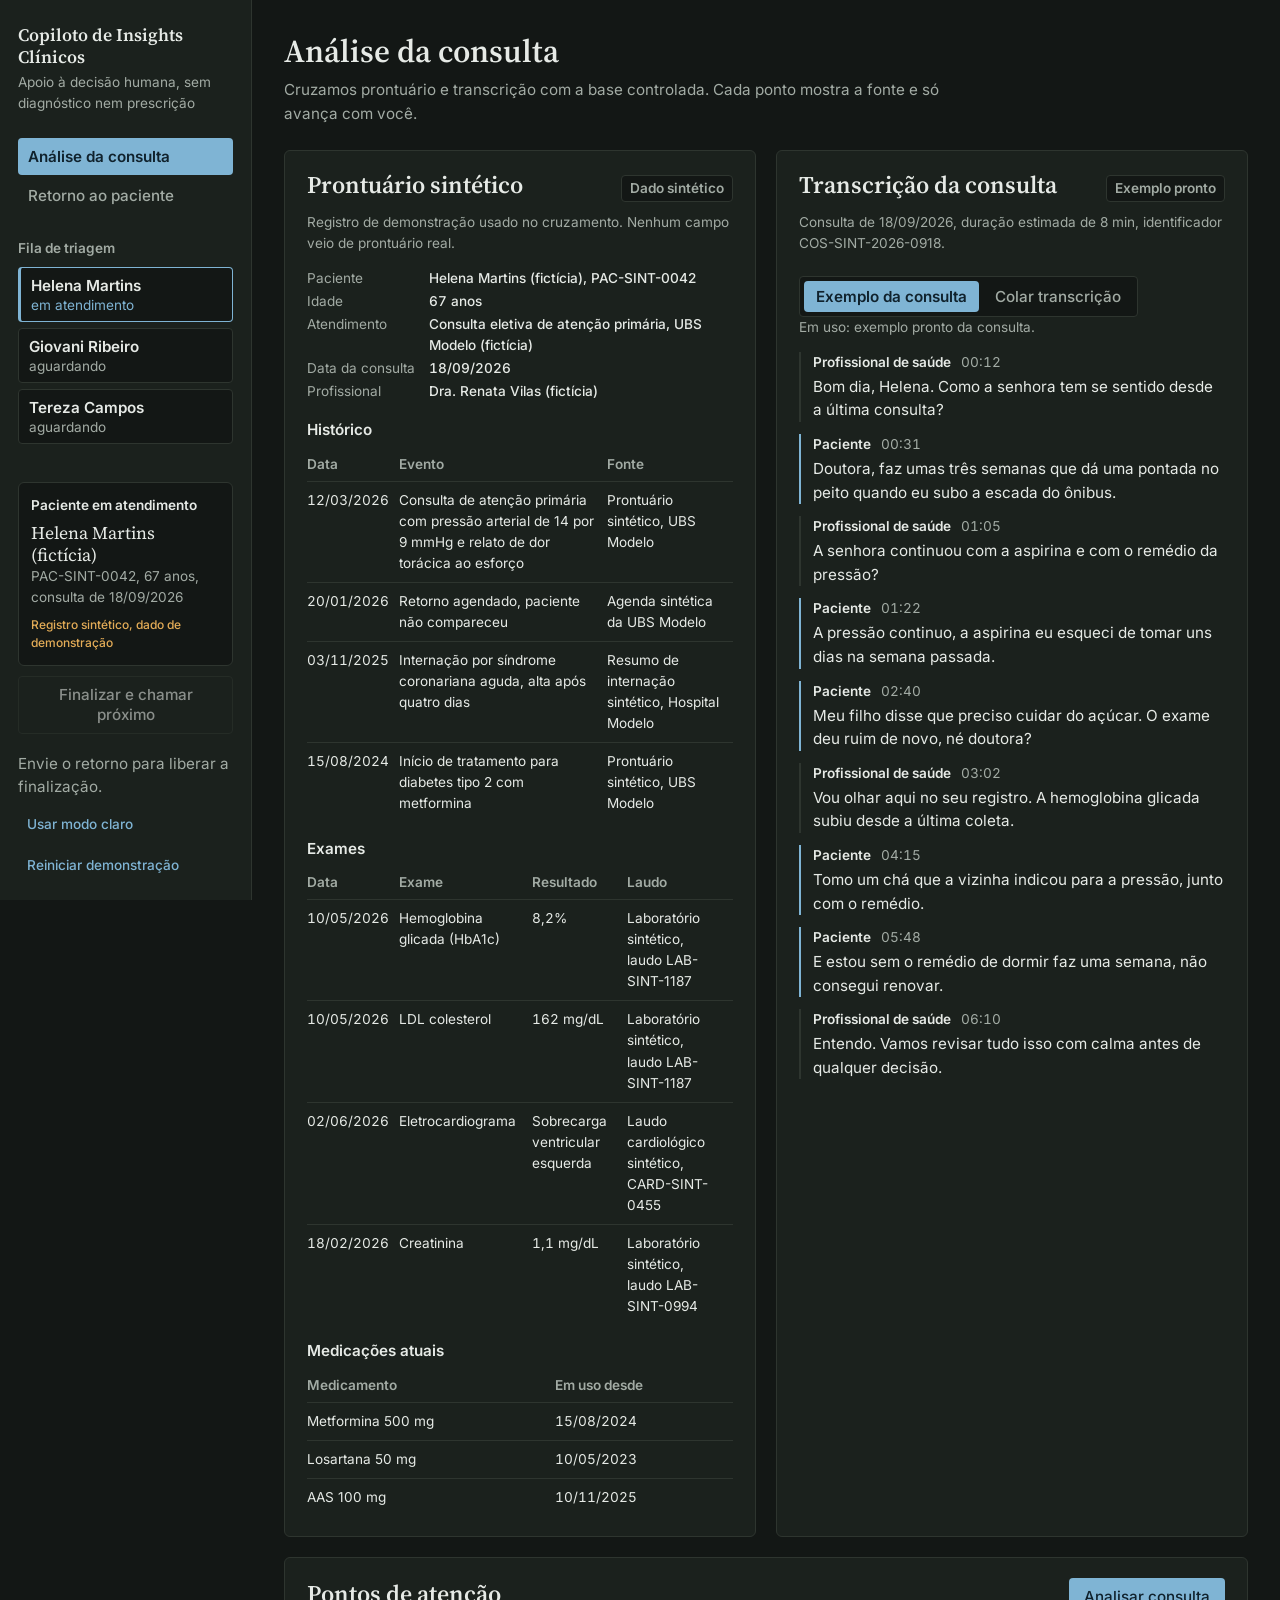
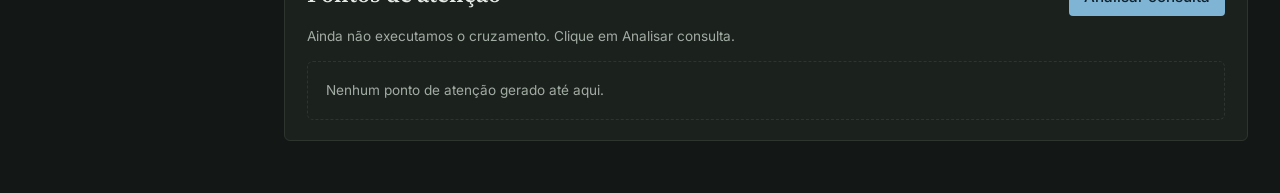
==== commit ae798490: "Etapa 4: Enviar ao cliente via wa.me, selo e historico de enviado, liberacao do proximo paciente" ====
--- a/index.html
+++ b/index.html
@@ -37,6 +37,7 @@
           <p class="contexto__aviso">Registro sintético, dado de demonstração</p>
         </div>
         <button class="btn btn--secundario" type="button" id="btn-finalizar">Finalizar e chamar próximo</button>
+        <p class="finalizar-aviso" id="finalizar-aviso" hidden>Envie o retorno para liberar a finalização.</p>
         <button class="btn btn--fantasma tema-btn" type="button" id="btn-tema">Usar modo escuro</button>
         <button class="btn btn--fantasma" type="button" id="btn-reiniciar">Reiniciar demonstração</button>
       </div>
@@ -98,7 +99,7 @@
           </li>
           <li class="etapa" data-etapa="3">
             <span class="etapa__num">3</span>
-            <span class="etapa__texto">Registro de envio assistido</span>
+            <span class="etapa__texto">Envio pelo WhatsApp</span>
           </li>
         </ol>
 
@@ -139,7 +140,8 @@
             <h2 class="painel__titulo">Validação do profissional</h2>
           </div>
           <p class="painel__nota">
-            Enviar sem revisão não existe aqui. Após validar, o registro fica preparado para o canal assistido, sem nada enviado automaticamente.
+            Valide o registro e use Enviar ao cliente: o WhatsApp abre com o texto pronto na sua conversa.
+            Nada sai desta tela sem a sua revisão.
           </p>
 
           <label class="checkbox">
@@ -148,7 +150,8 @@
           </label>
 
           <div class="acoes-painel">
-            <button class="btn btn--primario" type="button" id="btn-validar">Validar e enviar</button>
+            <button class="btn btn--primario" type="button" id="btn-validar">Validar registro</button>
+            <button class="btn btn--primario" type="button" id="btn-enviar">Enviar ao cliente</button>
           </div>
 
           <div class="guardrail">
@@ -165,8 +168,8 @@
         </section>
 
         <p class="nota-rodape">
-          Envio real por WhatsApp ou outro canal está fora do escopo desta demonstração,
-          documentado como pendência junto à conformidade LGPD.
+          Enviar ao cliente abre o WhatsApp com o texto do resumo. O envio e a confirmação seguem manuais,
+          na sua conversa: o sistema não envia nem acompanha a leitura. Conformidade LGPD segue documentada como pendência.
         </p>
       </section>
 
--- a/styles/app.css
+++ b/styles/app.css
@@ -184,6 +184,50 @@
   color: var(--green);
 }
 
+/* alternador de origem da transcrição (exemplo pronto ou texto colado) */
+.alternador {
+  display: inline-flex;
+  gap: 4px;
+  padding: 4px;
+  border: 1px solid var(--line);
+  border-radius: var(--raio-controle);
+  background: var(--bg);
+  margin-top: 8px;
+}
+
+.alternador__opcao {
+  border: 0;
+  background: transparent;
+  color: var(--muted);
+  font-size: var(--t-3);
+  font-weight: 500;
+  padding: 6px 12px;
+  border-radius: var(--raio-controle);
+}
+
+.alternador__opcao--ativo {
+  background: var(--primary);
+  color: var(--primary-ink);
+  font-weight: 600;
+}
+
+/* edição inline da redação dentro do cartão de ponto de atenção */
+.insight__edicao {
+  border-top: 1px solid var(--line);
+  margin-top: 12px;
+  padding-top: 12px;
+  display: flex;
+  flex-direction: column;
+  gap: 8px;
+}
+
+/* aviso de liberação do botão de finalizar na barra lateral */
+.finalizar-aviso {
+  margin-top: 8px;
+  font-size: var(--t-3);
+  color: var(--muted);
+}
+
 .sidebar__rodape {
   margin-top: auto;
   display: flex;
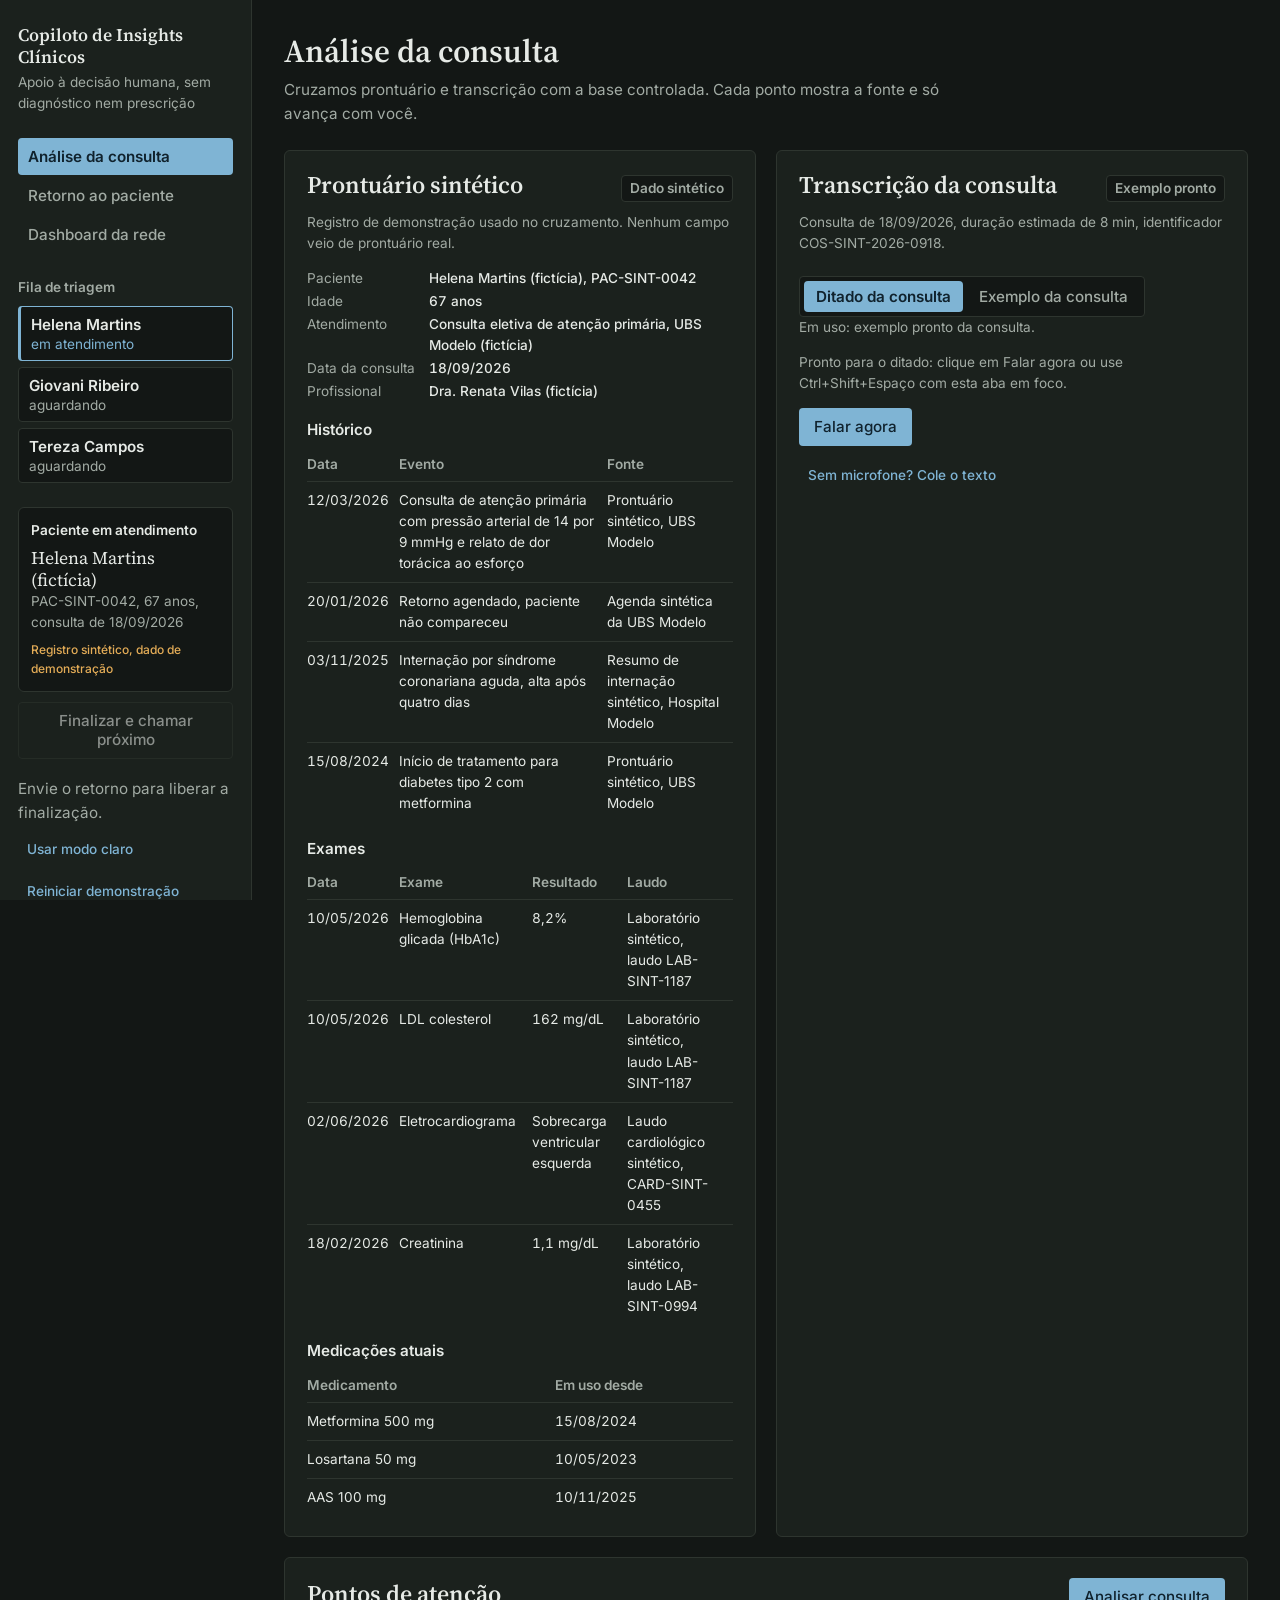
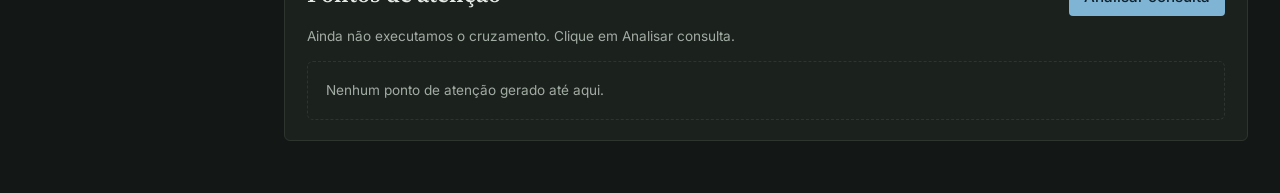
==== commit b5ab01fa: "Etapa 6: app unificado com 3 telas (analise, retorno, dashboard da rede), ditado ao vivo com estados" ====
--- a/index.html
+++ b/index.html
@@ -22,6 +22,7 @@
       <nav class="nav" aria-label="Telas do copiloto">
         <button class="nav__item" type="button" data-tela="analise">Análise da consulta</button>
         <button class="nav__item" type="button" data-tela="retorno">Retorno ao paciente</button>
+        <button class="nav__item" type="button" data-tela="dashboard">Dashboard da rede</button>
       </nav>
 
       <section class="fila" aria-label="Fila de triagem">
@@ -173,18 +174,90 @@
         </p>
       </section>
 
+      <!-- Tela 3: Dashboard da rede (aplicação de gestão incorporada) -->
+      <section class="tela" id="tela-dashboard" hidden>
+        <div class="marca">
+          <p class="marca__nome">Análise Preditiva da Rede</p>
+          <p class="marca__sub">Aplicação de gestão, para coordenação e diretoria</p>
+        </div>
+
+        <div class="contexto" aria-label="Perfil de acesso">
+          <p class="contexto__titulo">Perfil de acesso</p>
+          <p class="contexto__nome">Coordenação</p>
+          <p class="contexto__meta">Leitura populacional, sem dado de paciente</p>
+          <p class="contexto__aviso">Registro sintético, dado de demonstração</p>
+        </div>
+
+        <header class="tela__cabecalho">
+          <h1 class="tela__titulo">Dashboard populacional</h1>
+          <p class="tela__contexto">
+            Agrega exames e consultas recebidos na rede sintética de demonstração.
+            Serve para leitura de gestão, nunca para decidir conduta de paciente.
+          </p>
+        </header>
+
+        <div class="aviso-simulado" role="note">
+          <p class="aviso-simulado__titulo">Números simulados, uso ilustrativo.</p>
+          <p>
+            Todos os valores desta tela vêm de registros sintéticos criados para a demonstração.
+            Nenhum número representa paciente real e nenhum elemento desta tela aciona ação
+            automática: o dashboard informa, a decisão é de quem lê.
+          </p>
+        </div>
+
+        <div class="kpis" id="kpis"></div>
+
+        <section class="painel" aria-label="Série temporal de exames">
+          <div class="painel__cabecalho">
+            <h2 class="painel__titulo">Exames recebidos por mês</h2>
+            <span class="selo selo--simulado">Série sintética</span>
+          </div>
+          <p class="painel__nota" id="serie-nota"></p>
+          <div class="grafico" id="grafico"></div>
+          <p class="painel__nota" id="serie-legenda"></p>
+        </section>
+
+        <section class="painel" aria-label="Tabela de leitura para gestão">
+          <div class="painel__cabecalho">
+            <h2 class="painel__titulo">Leitura para gestão</h2>
+            <span class="selo selo--simulado">Valores simulados</span>
+          </div>
+          <p class="painel__nota">
+            A coluna de leitura interpretativa existe porque o valor do dashboard é apoiar
+            decisão humana, não só exibir número.
+          </p>
+          <div class="tabela-rolagem">
+            <table class="tabela" id="tabela-gestao"></table>
+          </div>
+        </section>
+
+        <p class="nota-rodape">
+          Dados de demonstração, sem qualquer vínculo com prontuário real. Alteração de escala,
+          equipe ou agenda não acontece por esta tela: quem decide é a gestão, com registro.
+        </p>
+      </section>
+
     </main>
   </div>
 
-  <!-- Ordem importa: fila, motor de recuperação, motor de insights, telas -->
+  <!-- Ordem importa: dados, motor de recuperação, motor de insights,
+       organizador de ditado, telas e dashboard da terceira tela -->
   <script src="scripts/data/prontuario.js"></script>
   <script src="scripts/data/transcricao.js"></script>
   <script src="scripts/data/base-controlada.js"></script>
+  <script src="scripts/data/dashboard.js"></script>
   <script src="scripts/engine/rag.js"></script>
   <script src="scripts/engine/insights.js"></script>
+  <script src="scripts/engine/organizar.js"></script>
   <script src="scripts/ui/util.js"></script>
   <script src="scripts/ui/analise.js"></script>
   <script src="scripts/ui/retorno.js"></script>
+  <script src="scripts/ui/dashboard.js"></script>
   <script src="scripts/app.js"></script>
+  <script>
+    /* terceira tela: mesmo init do app de gestão — idempotente e seguro
+       com a tela escondida, porque o gráfico usa viewBox fixo */
+    CM.ui.dashboard.init();
+  </script>
 </body>
-</html>+</html>
--- a/styles/app.css
+++ b/styles/app.css
@@ -1068,3 +1068,16 @@
     flex-direction: column;
   }
 }
+
+/* ---------------------------- Ditado da consulta ---------------------------- */
+
+.ditado-partes {
+  display: flex;
+  flex-direction: column;
+  gap: 14px;
+  margin-top: 10px;
+}
+
+.parte .campo-texto {
+  margin-top: 6px;
+}
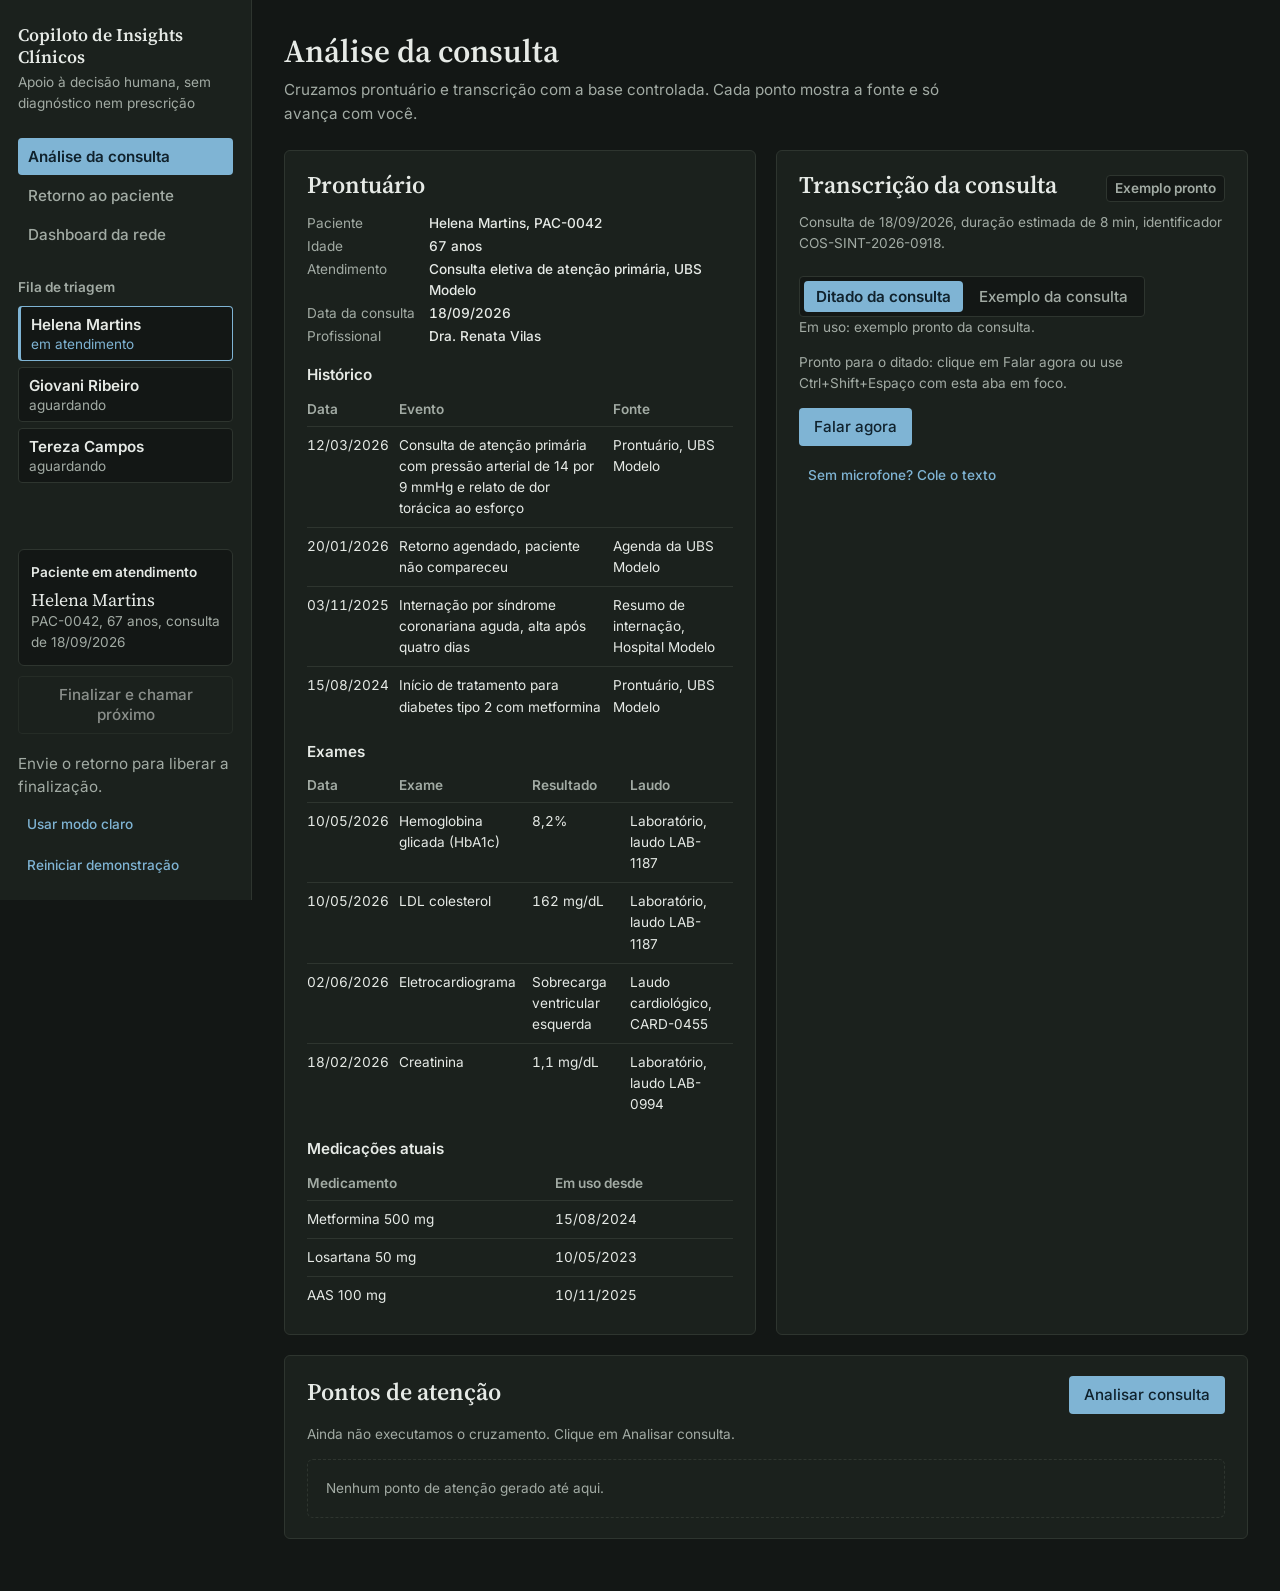
==== commit 1bef2538: "Remove marcadores de dados sintetico/simulado da interface, alinha docs e recaptura as 8 telas - UI:" ====
--- a/index.html
+++ b/index.html
@@ -4,7 +4,7 @@
   <meta charset="utf-8">
   <meta name="viewport" content="width=device-width, initial-scale=1">
   <title>Copiloto Médico de Insights</title>
-  <meta name="description" content="Copiloto de apoio à decisão em atenção primária. Dados sintéticos, sem diagnóstico nem prescrição.">
+  <meta name="description" content="Copiloto de apoio à decisão em atenção primária. Sem diagnóstico nem prescrição.">
   <link rel="stylesheet" href="styles/fontes.css">
   <link rel="stylesheet" href="styles/tokens.css">
   <link rel="stylesheet" href="styles/app.css">
@@ -35,7 +35,6 @@
           <p class="contexto__titulo">Paciente em atendimento</p>
           <p class="contexto__nome" id="ctx-nome">Carregando</p>
           <p class="contexto__meta" id="ctx-meta"></p>
-          <p class="contexto__aviso">Registro sintético, dado de demonstração</p>
         </div>
         <button class="btn btn--secundario" type="button" id="btn-finalizar">Finalizar e chamar próximo</button>
         <p class="finalizar-aviso" id="finalizar-aviso" hidden>Envie o retorno para liberar a finalização.</p>
@@ -57,8 +56,8 @@
         </header>
 
         <div class="grade grade--dois">
-          <section class="painel" id="painel-prontuario" aria-label="Prontuário sintético"></section>
-          <section class="painel" id="painel-transcricao" aria-label="Transcrição simulada"></section>
+          <section class="painel" id="painel-prontuario" aria-label="Prontuário"></section>
+          <section class="painel" id="painel-transcricao" aria-label="Transcrição"></section>
         </div>
 
         <section class="painel" id="painel-insights" aria-label="Pontos de atenção">
@@ -185,23 +184,21 @@
           <p class="contexto__titulo">Perfil de acesso</p>
           <p class="contexto__nome">Coordenação</p>
           <p class="contexto__meta">Leitura populacional, sem dado de paciente</p>
-          <p class="contexto__aviso">Registro sintético, dado de demonstração</p>
         </div>
 
         <header class="tela__cabecalho">
           <h1 class="tela__titulo">Dashboard populacional</h1>
           <p class="tela__contexto">
-            Agrega exames e consultas recebidos na rede sintética de demonstração.
+            Agrega exames e consultas recebidos na rede.
             Serve para leitura de gestão, nunca para decidir conduta de paciente.
           </p>
         </header>
 
-        <div class="aviso-simulado" role="note">
-          <p class="aviso-simulado__titulo">Números simulados, uso ilustrativo.</p>
+        <div class="aviso-leitura" role="note">
+          <p class="aviso-leitura__titulo">Leitura informa, decisão humana.</p>
           <p>
-            Todos os valores desta tela vêm de registros sintéticos criados para a demonstração.
-            Nenhum número representa paciente real e nenhum elemento desta tela aciona ação
-            automática: o dashboard informa, a decisão é de quem lê.
+            Nenhum elemento desta tela aciona ação automática: o dashboard informa,
+            a decisão é de quem lê.
           </p>
         </div>
 
@@ -210,7 +207,6 @@
         <section class="painel" aria-label="Série temporal de exames">
           <div class="painel__cabecalho">
             <h2 class="painel__titulo">Exames recebidos por mês</h2>
-            <span class="selo selo--simulado">Série sintética</span>
           </div>
           <p class="painel__nota" id="serie-nota"></p>
           <div class="grafico" id="grafico"></div>
@@ -220,7 +216,6 @@
         <section class="painel" aria-label="Tabela de leitura para gestão">
           <div class="painel__cabecalho">
             <h2 class="painel__titulo">Leitura para gestão</h2>
-            <span class="selo selo--simulado">Valores simulados</span>
           </div>
           <p class="painel__nota">
             A coluna de leitura interpretativa existe porque o valor do dashboard é apoiar
@@ -232,8 +227,8 @@
         </section>
 
         <p class="nota-rodape">
-          Dados de demonstração, sem qualquer vínculo com prontuário real. Alteração de escala,
-          equipe ou agenda não acontece por esta tela: quem decide é a gestão, com registro.
+          Alteração de escala, equipe ou agenda não acontece por esta tela: quem decide é a
+          gestão, com registro.
         </p>
       </section>
 
--- a/styles/app.css
+++ b/styles/app.css
@@ -259,13 +259,6 @@
   color: var(--muted);
 }
 
-.contexto__aviso {
-  font-size: var(--t-1);
-  color: var(--amber);
-  margin-top: 8px;
-  font-weight: 500;
-}
-
 .principal {
   margin-left: var(--sidebar-largura);
   padding: 32px;
@@ -451,12 +444,6 @@
   border-color: var(--line);
 }
 
-.selo--simulado {
-  color: var(--amber);
-  background: var(--amber-bg);
-  border-color: var(--amber);
-}
-
 /* ---------------------------- Prontuário e transcrição ---------------------------- */
 
 .ficha {
@@ -736,7 +723,7 @@
 
 /* ---------------------------- Dashboard ---------------------------- */
 
-.aviso-simulado {
+.aviso-leitura {
   background: var(--amber-bg);
   border: 1px solid var(--amber);
   border-radius: var(--raio-painel);
@@ -746,13 +733,13 @@
   max-width: var(--area-largura);
 }
 
-.aviso-simulado__titulo {
+.aviso-leitura__titulo {
   font-weight: 600;
   color: var(--amber);
   margin-bottom: 4px;
 }
 
-.aviso-simulado p + p {
+.aviso-leitura p + p {
   color: var(--ink);
   max-width: var(--largura-leitura);
 }
